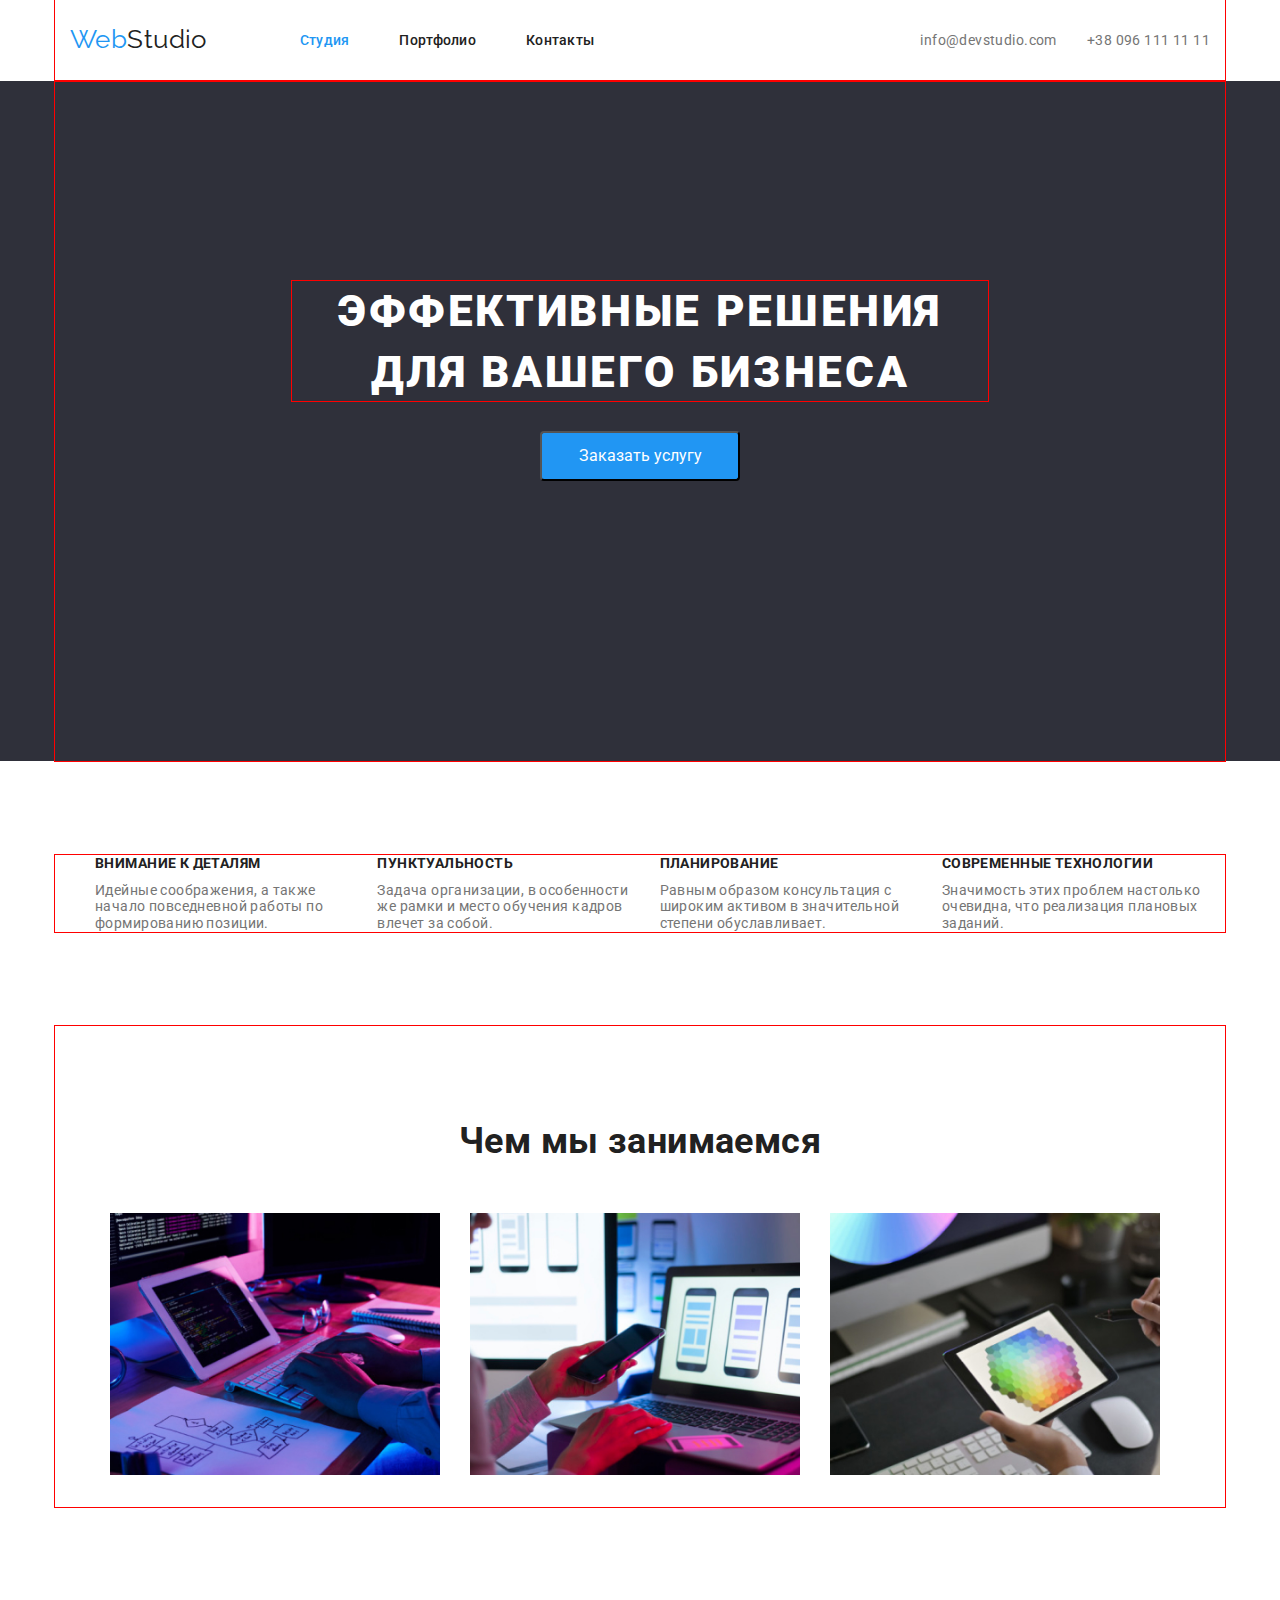
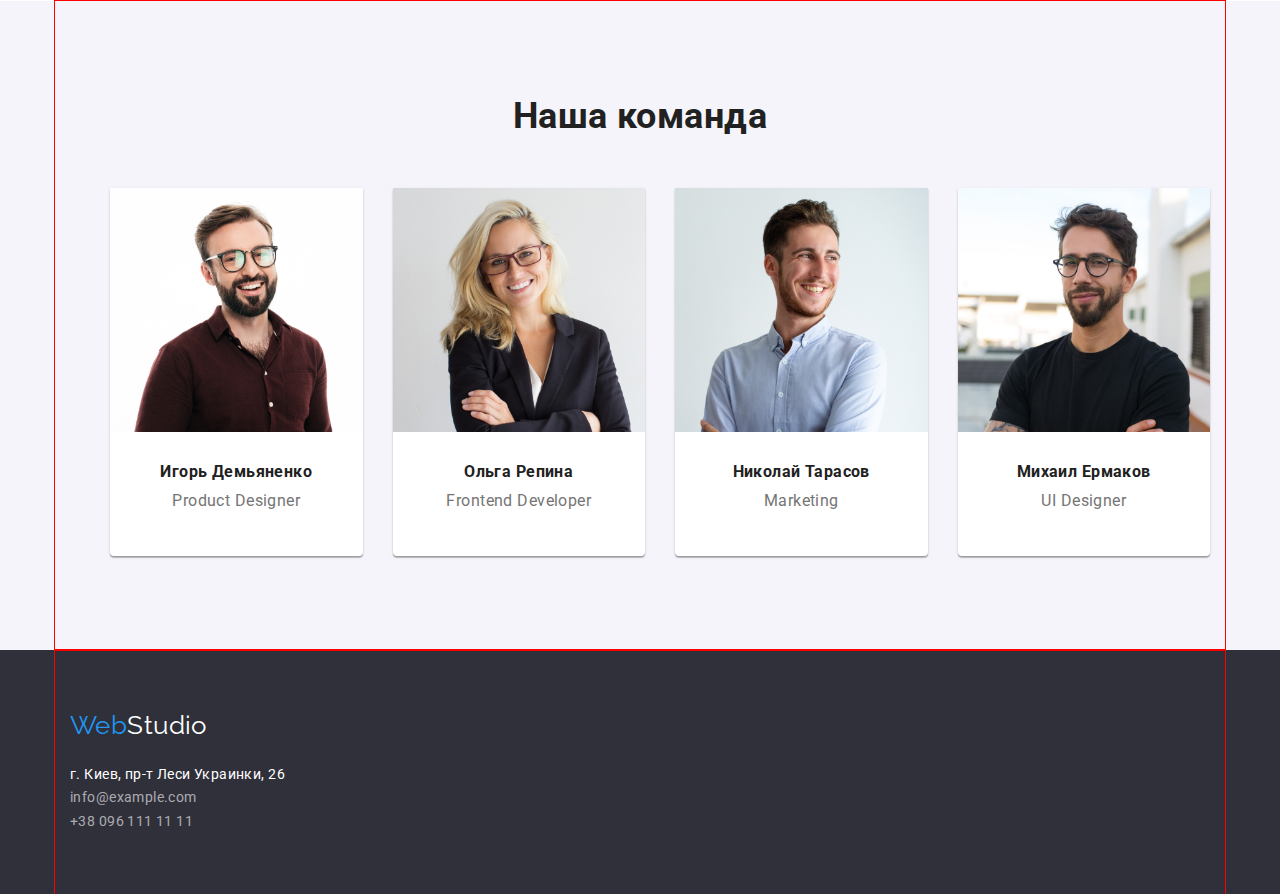
==== index.html @ 884c1328 "summary" ====
<!DOCTYPE html>
<html lang="ru">
  <head>
    <meta charset="UTF-8"/>
    <meta http-equiv="X-UA-Compatible" content="IE=edge"/>
    <meta name="viewport" content="width=device-width, initial-scale=1.0"/>
    <title>WebStudio</title>
    <link rel="preconnect" href="https://fonts.googleapis.com">
<link rel="preconnect" href="https://fonts.gstatic.com" crossorigin>
<link href="https://fonts.googleapis.com/css2?family=Raleway:wght@700&family=Roboto:wght@400;500;700;900&display=swap" rel="stylesheet">
<link rel="stylesheet" href="https://cdnjs.cloudflare.com/ajax/libs/modern-normalize/1.0.0/modern-normalize.min.css" />
<link rel="stylesheet" href="./css/styles.css"/>
  </head>
  <body>
    <!--Шапка сайта -->
    <header class="header-list">
      <div class="container header-container">
         <a class="header-logo link"href="./index.html" ">Web<span class="part-logo-black">Studio</span></a>
        <nav>
         <ul class="site-nav list">
          <li class="site-nav-item"><a class="header-link link current" href="./index.html">Студия</a></li>
          <li class="site-nav-item"><a class="header-link link" href="./portfolio.html">Портфолио</a></li>
          <li class="site-nav-item"><a class="header-link link" href="Контакты">Контакты</a></li>
        </ul>     
      </nav>
      <ul class="cont list">
        <li class="cont-nav-item"><a class="header-cont link"href="info@devstudio.com">info@devstudio.com</a></li>
        <li class="cont-nav-item="><a class="header-cont link"href="+380961111111">+38 096 111 11 11</a></li>
      </ul>
      </div>
    </header>
    <!--Основной контент-->
    <main>
      <section class="decision">
        <div class="container decision-container">
        <h1 class="container decision-bg">Эффективные решения для вашего бизнеса</h1>
        <button class="button-dec"type="submit">Заказать услугу</button>
        
      </section>
      <!--Особенности компании-->
      <section class="section">
          <div class="container features-container">
        <h2 hidden>Особенности компании</h2>
        <ul>
          <div class="features-grup">
          <li>
            <h3 class="section-title features-title" >Внимание к деталям</h3>
            <p class="text grup-text">Идейные соображения, а также начало повседневной работы по
              формированию позиции.</p>
          </li>
          <li>
            <h3 class="section-title features">Пунктуальность</h3>
            <p class="text grup-text">Задача организации, в особенности же рамки и место обучения кадров
              влечет за собой.</p></li>
          <li>
            <h3 class="section-title features">Планирование</h3>
            <p class="text grup-text">Равным образом консультация с широким активом в значительной
              степени обуславливает.</p></li>
          <li>
            <h3 class="section-title features">Современные технологии</h3>
            <p class="text grup-text">Значимость этих проблем настолько очевидна, что реализация
              плановых заданий.</p>
          </li>
          </div>
        </ul>
          </div>
      </section>
      <!--Product-->
      <section class="product">
          <div class="container product-container">
        <h2 class="product-second ">Чем мы занимаемся</h2>
        <ul class="product-list">
          <li class="about-item">
            <img class="about-img" src="./image/img(5).jpg" alt="Mac." width="370" />
          </li>
          <li class="about-item">
            <img class="about-img" src="./image/img.jpg" alt="Phone." width="370" />
          </li>
          <li class="about-item">
            <img class="about-img" src="./image/img(1).jpg" alt="tablet." width="370" />
          </li>
        </ul>
        </div>
      </section>
      <!--Comands-->
      <section class="comands">
          <div class="container comands-container">
        <h2 class="comands-second">Наша команда</h2>
        <ul class="comands-list">
          <li class="comands-about-item">
            <img src="./image/img(4).jpg" alt="Игорь Демьяненко"width="270"height="260"/>
            <h3 class="comands-title">Игорь Демьяненко</h3>
            <p class="text-com">Product Designer</p>
          </li>
          <li class="comands-about-item">
            <img src="./image/img(2).jpg" alt="Ольга Репина" width="270"height="260"/>
            <h3 class="comands-title">Ольга Репина</h3>
            <p class="text-com">Frontend Developer</p>
          </li>
          <li class="comands-about-item">
            <img src="./image/img(7).jpg" alt="Николай Тарасов" width="270" height="260"/>
            <h3 class="comands-title">Николай Тарасов</h3>
            <p class="text-com">Marketing</p>
          </li>
          <li class="comands-about-item">
            <img src="./image/ME.jpg" alt="Михаил Ермаков" width="270"height="260"/>
            <h3 class="comands-title">Михаил Ермаков</h3>
            <p class="text-com">UI Designer</p>
          </li>
        </ul>
          </div>
      </section>
    </main>
     <footer class="contact">
      <div class="container footer-container">
      <a class="logo-footer  link" href="./index.html">Web<span class="part-logo-white">Studio</span></a>
      </a>
      <address>
        <ul class="list footer-list">
          <li><a class="adress link" href="https://goo.gl/maps/JqqvD1ew88XBRk4v7" target="_blank">г. Киев, пр-т Леси Украинки, 26</a></li>
          <li><a class="contact link" href="#">info@example.com</a></li>
          <li><a class="contact link" href="#">+38 096 111 11 11</a></li>
        </ul>
      </div>
      </address>
    </footer>
  </body>
</html>
---- css/styles.css ----
:root {
  --primary-text-color: #2f303a;
  --title-text-color: #212121;
  --accent-color: #2196f3;
  --background-position:#ffffff ;
  --transparent-text:#757575;
  --baground-comands:#F5F4FA;
}




body {
  background-color: var(--background-position);
  color: var(--title-text-color);
  font-family: "Roboto", sans-serif;
  font-size: 14px;
  letter-spacing: 0.03em; 
}

.container{
  width: 1170px;
  padding-left: 15px;
  padding-right: 15px;
  margin-left: auto;
  margin-right: auto;
  outline: 1px solid red;
  
}

h1,
h2,
h3,
h4,
p,
ul {
  margin-bottom: 0;
  margin-top: 0;
}

img {
  display: block;
  max-width: 100%;
  height: auto;
  flex: 0 0 auto;
}
li {
  list-style-type: none;
}

.link,
.list {
  list-style: none;
  text-decoration: none;
}
.list {
   padding: 0;

}

/* header-list */

.header-list { 
    background-color: #fff;
    
}
.header-container {
  display: flex;
  align-items: center;
}


.header-logo { 
    display: block;
    padding-top: 24px;
    padding-bottom: 25px;
    font-family: Raleway;
    font-style: 700;
    font-size: 26px;
    line-height: 1.2;
    color: var(--accent-color);
    margin-right: 93px;

}

.logo-footer {
  font-family: Raleway;
  font-style: 700;
  font-size: 26px;
  line-height: 1.2;
  color: var(--accent-color);
  
}
.part-logo-white {
  color:var(--background-position);
}
.part-logo-black {
  color:var(--title-text-color);
}
/* Шапка */

.site-nav {
  display: flex;
  align-items: center;
  flex-direction: row;

}
/* .site-nav-item:not(:last-child) {
  margin-top: 25px;
} */
.site-nav .current {
  color: var(--accent-color)
 
}

.header-link {
  display: block;
  padding-top: 32px;
  padding-bottom: 32px;  
  margin-right: 50px;
}


.site-nav .link {
  font-family: Roboto;
  font-weight: 500;
  color: var(--title-text-color);
  font-size: 14px;
  line-height: 1.1;
  letter-spacing: 0.02em;
}
.site-nav .link:hover,
.site-nav .link:focus {
  color: var(--accent-color);
}
.site-nav .current {
  color: var(--accent-color);
}

.cont {
  display: flex;
  margin-left: auto;
  display: flex;
  align-items: center;
  flex-direction: row;

}
.header-cont{
    display: block;
    padding-top: 32px;
    padding-bottom: 32px;
    margin-left: 30px;
   
}


.cont .link {
  font-family: Roboto;
  color: var(--transparent-text);
  font-style: 500;
  font-size: 14px;
  line-height: 1.2;
}

.cont .link:hover,
.cont .link:focus {
  color: var(--accent-color);
}

             /* Main */
.decision {
  background: var(--primary-text-color);
  text-align: center;
 
}

.decision-container{
  display: block; 
  padding-top: 200px;
  padding-bottom: 280px;

}

.container .decision-bg{
 width: 696px;
 height: 120px;
}

.decision-bg {
  word-wrap:normal;
  color: var(--background-position);
  font-family: Roboto;
  font-size: 44px;
  line-height: 1.4;
  font-weight: 900;
  letter-spacing: 0.06em;
  text-transform: uppercase;
 
}

                 /* Button */
.button-dec {
  font-family: Roboto;
  margin-top: 30px;
  color: var(--background-position);
  font-size: 16px;
  line-height: 1.9;
  cursor: pointer;
  background: var(--accent-color);
  border-radius: 4px;
  min-width: 200px;
  height: 50px;
}


.features-grup {
  columns: 4;
  
}

.text {
  color: var(--transparent-text);
  font-style: normal;
  font-family: Roboto;
  font-size: 14px;
  line-height: 1.2;

}

.features-container { 
  display:flex;
  margin-top: 94px;
  margin-bottom: 94px;
  padding-left:0 ;
  padding: auto;
}
.grup-text{
  display: block;
  padding-top: 10px;
  
}
.section-title {
  color: var(--title-text-color);
  font-family: Roboto;
  font-weight: 700;
  font-size: 14px;
  line-height: 1.2;
  text-transform: uppercase;
}


/* Product */

.product-container{
  display: block;

}
.product-second {
  text-align: center;
 
}

.about-item:not(:last-child){
  margin-right: 30px; 
}
.about-img{
  margin-top: 0px;
  margin-bottom: 0;

}


.product-list{
  display: flex;
  margin-top: 50px;
  margin-bottom: 94px;
  padding-right: 50px;
  min-width: 370px;
  min-height: 294px;
}
.product-second,
.comands-second {
  color: var(--title-text-color);
  font-family: Roboto;
  font-style: 700;
  font-size: 36px;
  line-height: 1.2;
  text-align: center;
  padding-top: 94px;
}
 
/* Comands */

.comands{
  background-color:var(--baground-comands);
}

.comands-title {
  display: block;
  padding-bottom: 10px;
  font-family: Roboto;
  font-size: 16px;
  line-height: 1.2;
  text-align: center;
  margin-top: 30px;

}

.comands-list{
    display: flex;
    margin-top: 50px; 
    padding-bottom: 94px;  
}

.comands-about-item{
  width: 270px;
  height: 368px; 
  padding-bottom: 108px;
  margin-left: 0;
  background:var(--background-position);
  box-shadow: 0px 1px 3px rgba(0, 0, 0, 0.12), 0px 1px 1px rgba(0, 0, 0, 0.14), 0px 2px 1px rgba(0, 0, 0, 0.2);
  border-radius: 0px 0px 4px 4px;
}

.comands-about-item:not(:last-child){
margin-right: 30px;
}

.text-com {
  color: var(--transparent-text);
  font-family: Roboto;
  font-size: 16px;
  line-height: 1.2;
  text-align: center;
 padding-bottom: 30px;
}
/* Footer */
.contact {
  background-color: var(--primary-text-color);
}
.adress {
  color: var(--background-position);
  font-family: Roboto;
  font-style: 500;
  font-size: 14px;
  line-height: 1.77;
  font-style: normal;
  letter-spacing: 0.03em;
}

.adress .link:hover,
.adress .link:focus {
  color: var(--accent-color);
}
.contact.link {
  color: rgba(255, 255, 255, 0.6);
  font-family: Roboto;
  font-style: 500;
  font-size: 14px;
  font-style: normal;
  line-height: 1.7;
}
.contact .link:hover,
.contact .link:focus {
  color: var(--accent-color);
  
}

.footer-container{
  display: block;
  padding-top: 60px;
}
.footer-list{
  margin-top: 20px;
  padding-bottom: 60px;
}
/* Portfolio */

.portfolio-text {
  font-family: Roboto;
  font-weight: 700;
  font-size: 18px;
  line-height: 2;
  color: var(--title-text-color)
}

.portfolio-work {
  color: var(--transparent-text);
  font-family: Roboto;
  font-size: 16px;
  line-height: 1.9;
}
.button-primary {
  font-family: Roboto;
  color: var(--title-text-color);
  font-weight: 500;
  font-style: 400;
  font-size: 16px;
  line-height: 1.6;
  cursor: pointer;
  border-radius: 4px;
  text-align: center;
  letter-spacing: 0.03em
 
}

.button-primary:hover,
.button-primary:focus {
  background: var(--accent-color);
  color: var(--background-position);
}

.title-portfolio{
  display: flex;
  flex-wrap:wrap;
  padding: 0;
 list-style: none;
  
}
.title-item {
  margin: 50px; 
  border: 1px solid #EEEEEE;
 
}
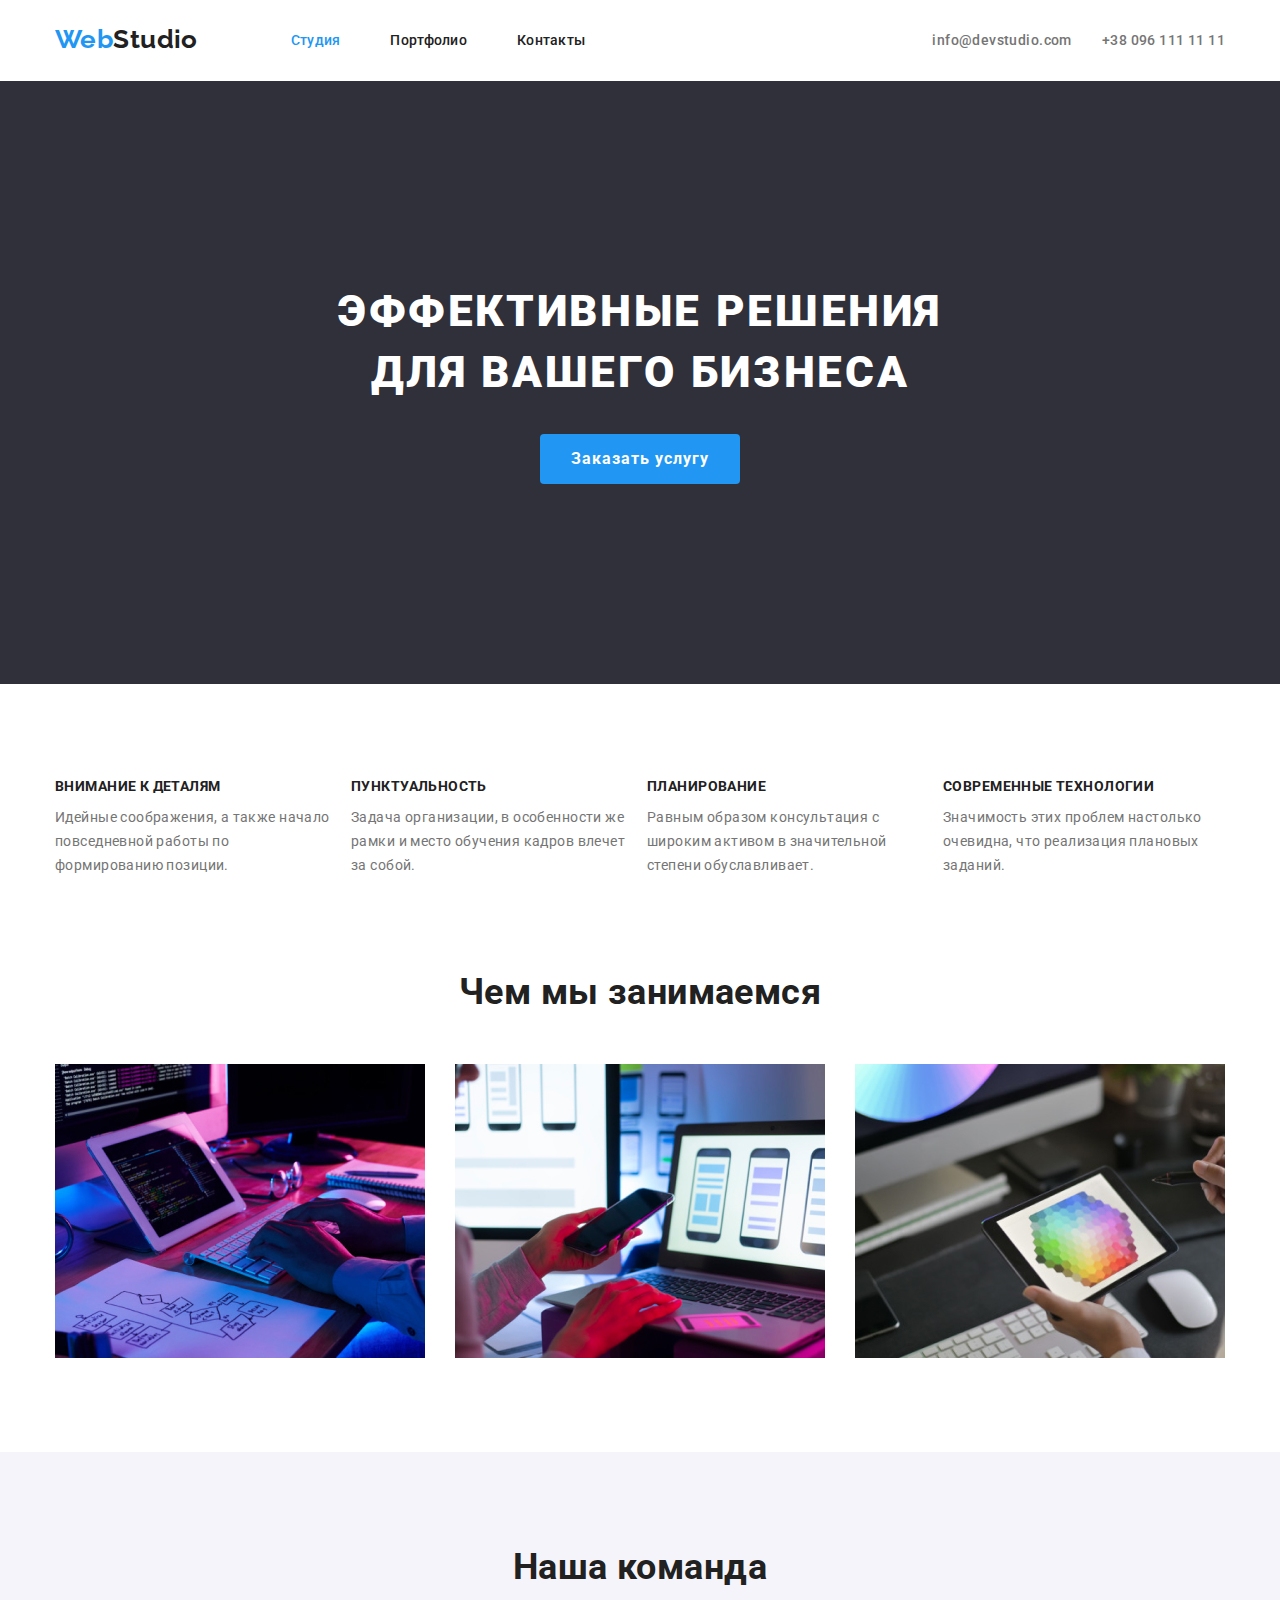
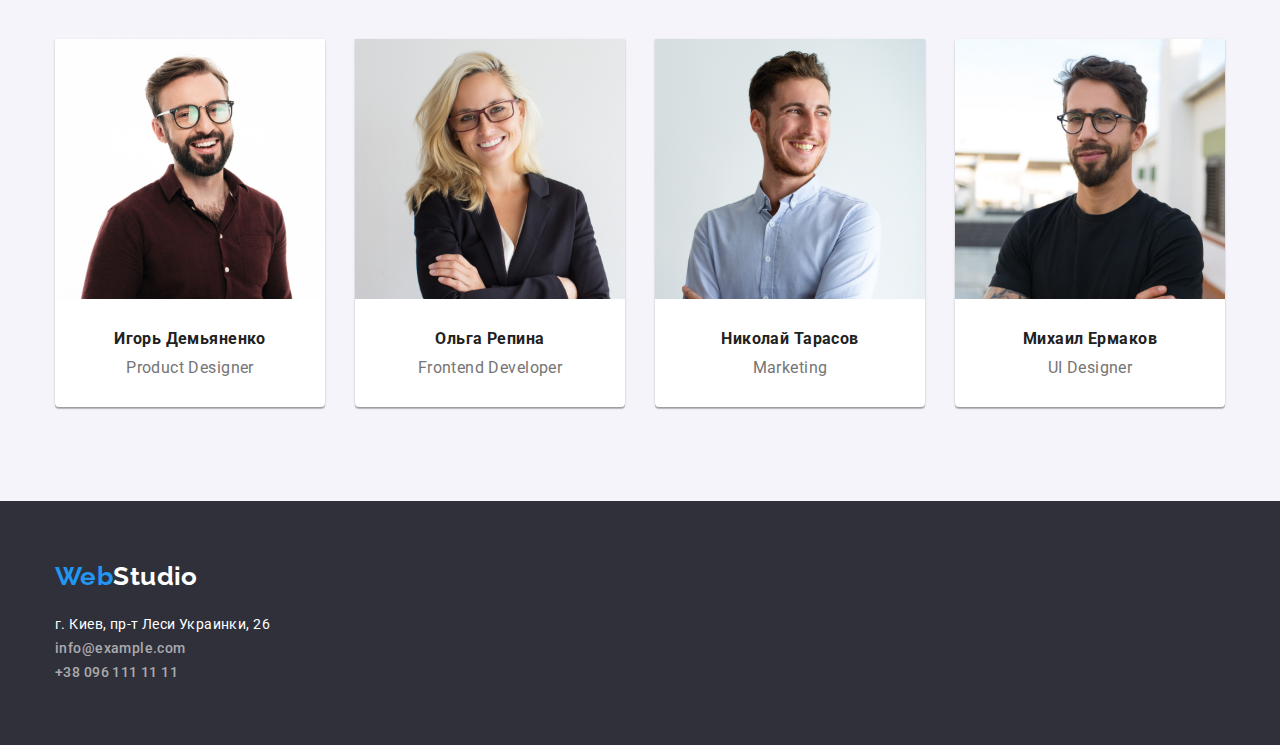
==== commit 35ae768f: "completion" ====
--- a/index.html
+++ b/index.html
@@ -39,10 +39,8 @@
       </section>
       <!--Особенности компании-->
       <section class="section">
-          <div class="container features-container">
         <h2 hidden>Особенности компании</h2>
-        <ul>
-          <div class="features-grup">
+        <ul class="container features-grup">
           <li>
             <h3 class="section-title features-title" >Внимание к деталям</h3>
             <p class="text grup-text">Идейные соображения, а также начало повседневной работы по
@@ -61,15 +59,13 @@
             <p class="text grup-text">Значимость этих проблем настолько очевидна, что реализация
               плановых заданий.</p>
           </li>
-          </div>
         </ul>
-          </div>
+         
       </section>
       <!--Product-->
-      <section class="product">
-          <div class="container product-container">
+      <section class="section  product">
         <h2 class="product-second ">Чем мы занимаемся</h2>
-        <ul class="product-list">
+        <ul class="container product-list">
           <li class="about-item">
             <img class="about-img" src="./image/img(5).jpg" alt="Mac." width="370" />
           </li>
@@ -80,13 +76,11 @@
             <img class="about-img" src="./image/img(1).jpg" alt="tablet." width="370" />
           </li>
         </ul>
-        </div>
       </section>
       <!--Comands-->
-      <section class="comands">
-          <div class="container comands-container">
+      <section class="section comands">  
         <h2 class="comands-second">Наша команда</h2>
-        <ul class="comands-list">
+        <ul class=" container comands-list">
           <li class="comands-about-item">
             <img src="./image/img(4).jpg" alt="Игорь Демьяненко"width="270"height="260"/>
             <h3 class="comands-title">Игорь Демьяненко</h3>
@@ -108,18 +102,18 @@
             <p class="text-com">UI Designer</p>
           </li>
         </ul>
-          </div>
+   
       </section>
     </main>
      <footer class="contact">
       <div class="container footer-container">
-      <a class="logo-footer  link" href="./index.html">Web<span class="part-logo-white">Studio</span></a>
+      <a class="logo-footer link" href="./index.html">Web<span class="part-logo-white">Studio</span></a>
       </a>
       <address>
-        <ul class="list footer-list">
+        <ul class="footer-list list">
           <li><a class="adress link" href="https://goo.gl/maps/JqqvD1ew88XBRk4v7" target="_blank">г. Киев, пр-т Леси Украинки, 26</a></li>
-          <li><a class="contact link" href="#">info@example.com</a></li>
-          <li><a class="contact link" href="#">+38 096 111 11 11</a></li>
+          <li><a class="contact-link link" href="#">info@example.com</a></li>
+          <li><a class="contact-link link" href="#">+38 096 111 11 11</a></li>
         </ul>
       </div>
       </address>
--- a/css/styles.css
+++ b/css/styles.css
@@ -5,9 +5,12 @@
   --background-position:#ffffff ;
   --transparent-text:#757575;
   --baground-comands:#F5F4FA;
-}
-
-
+
+
+
+  --items: 3;
+  --indent: 30px;
+}
 
 
 body {
@@ -19,12 +22,11 @@
 }
 
 .container{
-  width: 1170px;
+  width: 1200px;
   padding-left: 15px;
   padding-right: 15px;
   margin-left: auto;
   margin-right: auto;
-  outline: 1px solid red;
   
 }
 
@@ -36,14 +38,35 @@
 ul {
   margin-bottom: 0;
   margin-top: 0;
+  padding: 0;
 }
 
 img {
   display: block;
   max-width: 100%;
   height: auto;
-  flex: 0 0 auto;
-}
+}
+
+/*сітка flex-box */
+.card-set{
+  display:flex;
+  flex-wrap:wrap;
+  padding-top: 50px;
+  margin: calc(-1 * var(--indent) / 2); 
+  
+}
+
+.card-set-item{ 
+margin: calc(var(--indent) / 2); 
+flex-basis:calc((100% - var(--indent) *  var(--items)) / var(--items)) ;
+}
+
+.section{
+  padding-top:94px;
+  padding-bottom:94px;
+  
+}
+
 li {
   list-style-type: none;
 }
@@ -75,7 +98,7 @@
     padding-top: 24px;
     padding-bottom: 25px;
     font-family: Raleway;
-    font-style: 700;
+    font-weight: 700;
     font-size: 26px;
     line-height: 1.2;
     color: var(--accent-color);
@@ -85,7 +108,7 @@
 
 .logo-footer {
   font-family: Raleway;
-  font-style: 700;
+  font-weight: 700;
   font-size: 26px;
   line-height: 1.2;
   color: var(--accent-color);
@@ -157,7 +180,7 @@
 .cont .link {
   font-family: Roboto;
   color: var(--transparent-text);
-  font-style: 500;
+  font-weight: 500;
   font-size: 14px;
   line-height: 1.2;
 }
@@ -171,19 +194,20 @@
 .decision {
   background: var(--primary-text-color);
   text-align: center;
+  padding-top: 200px;
+  padding-bottom: 200px;
+
  
 }
 
 .decision-container{
   display: block; 
-  padding-top: 200px;
-  padding-bottom: 280px;
-
+  
 }
 
 .container .decision-bg{
  width: 696px;
- height: 120px;
+
 }
 
 .decision-bg {
@@ -203,6 +227,7 @@
   font-family: Roboto;
   margin-top: 30px;
   color: var(--background-position);
+  font-weight: 700;
   font-size: 16px;
   line-height: 1.9;
   cursor: pointer;
@@ -210,6 +235,8 @@
   border-radius: 4px;
   min-width: 200px;
   height: 50px;
+  letter-spacing:0.06em ;
+  border: none;
 }
 
 
@@ -227,16 +254,11 @@
 
 }
 
-.features-container { 
-  display:flex;
-  margin-top: 94px;
-  margin-bottom: 94px;
-  padding-left:0 ;
-  padding: auto;
-}
+
 .grup-text{
   display: block;
-  padding-top: 10px;
+  margin-top: 10px;
+  line-height: 24px;
   
 }
 .section-title {
@@ -253,6 +275,7 @@
 
 .product-container{
   display: block;
+  margin-bottom: 94px;
 
 }
 .product-second {
@@ -273,20 +296,21 @@
 .product-list{
   display: flex;
   margin-top: 50px;
-  margin-bottom: 94px;
-  padding-right: 50px;
-  min-width: 370px;
-  min-height: 294px;
-}
+  
+}
+.product{
+  padding-top: 0;
+}
+  
 .product-second,
 .comands-second {
   color: var(--title-text-color);
   font-family: Roboto;
-  font-style: 700;
+  font-weight: 700;
   font-size: 36px;
   line-height: 1.2;
   text-align: center;
-  padding-top: 94px;
+  
 }
  
 /* Comands */
@@ -297,7 +321,7 @@
 
 .comands-title {
   display: block;
-  padding-bottom: 10px;
+  margin-bottom: 10px;
   font-family: Roboto;
   font-size: 16px;
   line-height: 1.2;
@@ -309,13 +333,12 @@
 .comands-list{
     display: flex;
     margin-top: 50px; 
-    padding-bottom: 94px;  
+   
 }
 
 .comands-about-item{
   width: 270px;
   height: 368px; 
-  padding-bottom: 108px;
   margin-left: 0;
   background:var(--background-position);
   box-shadow: 0px 1px 3px rgba(0, 0, 0, 0.12), 0px 1px 1px rgba(0, 0, 0, 0.14), 0px 2px 1px rgba(0, 0, 0, 0.2);
@@ -332,12 +355,15 @@
   font-size: 16px;
   line-height: 1.2;
   text-align: center;
- padding-bottom: 30px;
+  padding-bottom: 30px;
 }
 /* Footer */
 .contact {
   background-color: var(--primary-text-color);
-}
+  padding-top: 60px;
+  padding-bottom: 60px;
+}
+
 .adress {
   color: var(--background-position);
   font-family: Roboto;
@@ -346,19 +372,24 @@
   line-height: 1.77;
   font-style: normal;
   letter-spacing: 0.03em;
+  padding-bottom: 9px;
 }
 
 .adress .link:hover,
 .adress .link:focus {
   color: var(--accent-color);
 }
-.contact.link {
+
+
+.contact-link {
   color: rgba(255, 255, 255, 0.6);
   font-family: Roboto;
-  font-style: 500;
+  font-weight: 500;
   font-size: 14px;
   font-style: normal;
   line-height: 1.7;
+  padding-bottom: 9px;
+ 
 }
 .contact .link:hover,
 .contact .link:focus {
@@ -368,20 +399,29 @@
 
 .footer-container{
   display: block;
-  padding-top: 60px;
 }
 .footer-list{
   margin-top: 20px;
-  padding-bottom: 60px;
+ 
+ 
+
 }
 /* Portfolio */
 
+
+.portfolio-container { 
+  margin-top: 94px;
+  margin-bottom: 94px;
+}
 .portfolio-text {
+  color: var(--title-text-color)
   font-family: Roboto;
   font-weight: 700;
   font-size: 18px;
   line-height: 2;
-  color: var(--title-text-color)
+  letter-spacing: 0.03em;
+  padding-top:20px;
+  padding-left:24px
 }
 
 .portfolio-work {
@@ -389,18 +429,27 @@
   font-family: Roboto;
   font-size: 16px;
   line-height: 1.9;
+  letter-spacing: 0.03em;
+  padding-top:4px;
+  padding-bottom:20px;
+  padding-left:24px
+
 }
 .button-primary {
   font-family: Roboto;
   color: var(--title-text-color);
+  background: var(--baground-comands);
   font-weight: 500;
-  font-style: 400;
   font-size: 16px;
   line-height: 1.6;
   cursor: pointer;
+  text-align: center;
+  letter-spacing: 0.03em;
+  margin-right: 8px;
   border-radius: 4px;
-  text-align: center;
-  letter-spacing: 0.03em
+  border: none;
+  width: 145px;
+  height: 38px;
  
 }
 
@@ -409,18 +458,18 @@
   background: var(--accent-color);
   color: var(--background-position);
 }
+.button-container { 
+  display: flex;
+  justify-content:center;
+
+ 
+}
 
 .title-portfolio{
-  display: flex;
-  flex-wrap:wrap;
-  padding: 0;
- list-style: none;
-  
-}
-.title-item {
-  margin: 50px; 
-  border: 1px solid #EEEEEE;
- 
-}
-
-  +  list-style: none;
+  box-sizing: border-box; 
+}
+
+.title-item{
+border: 1px solid #EEEEEE; 
+}
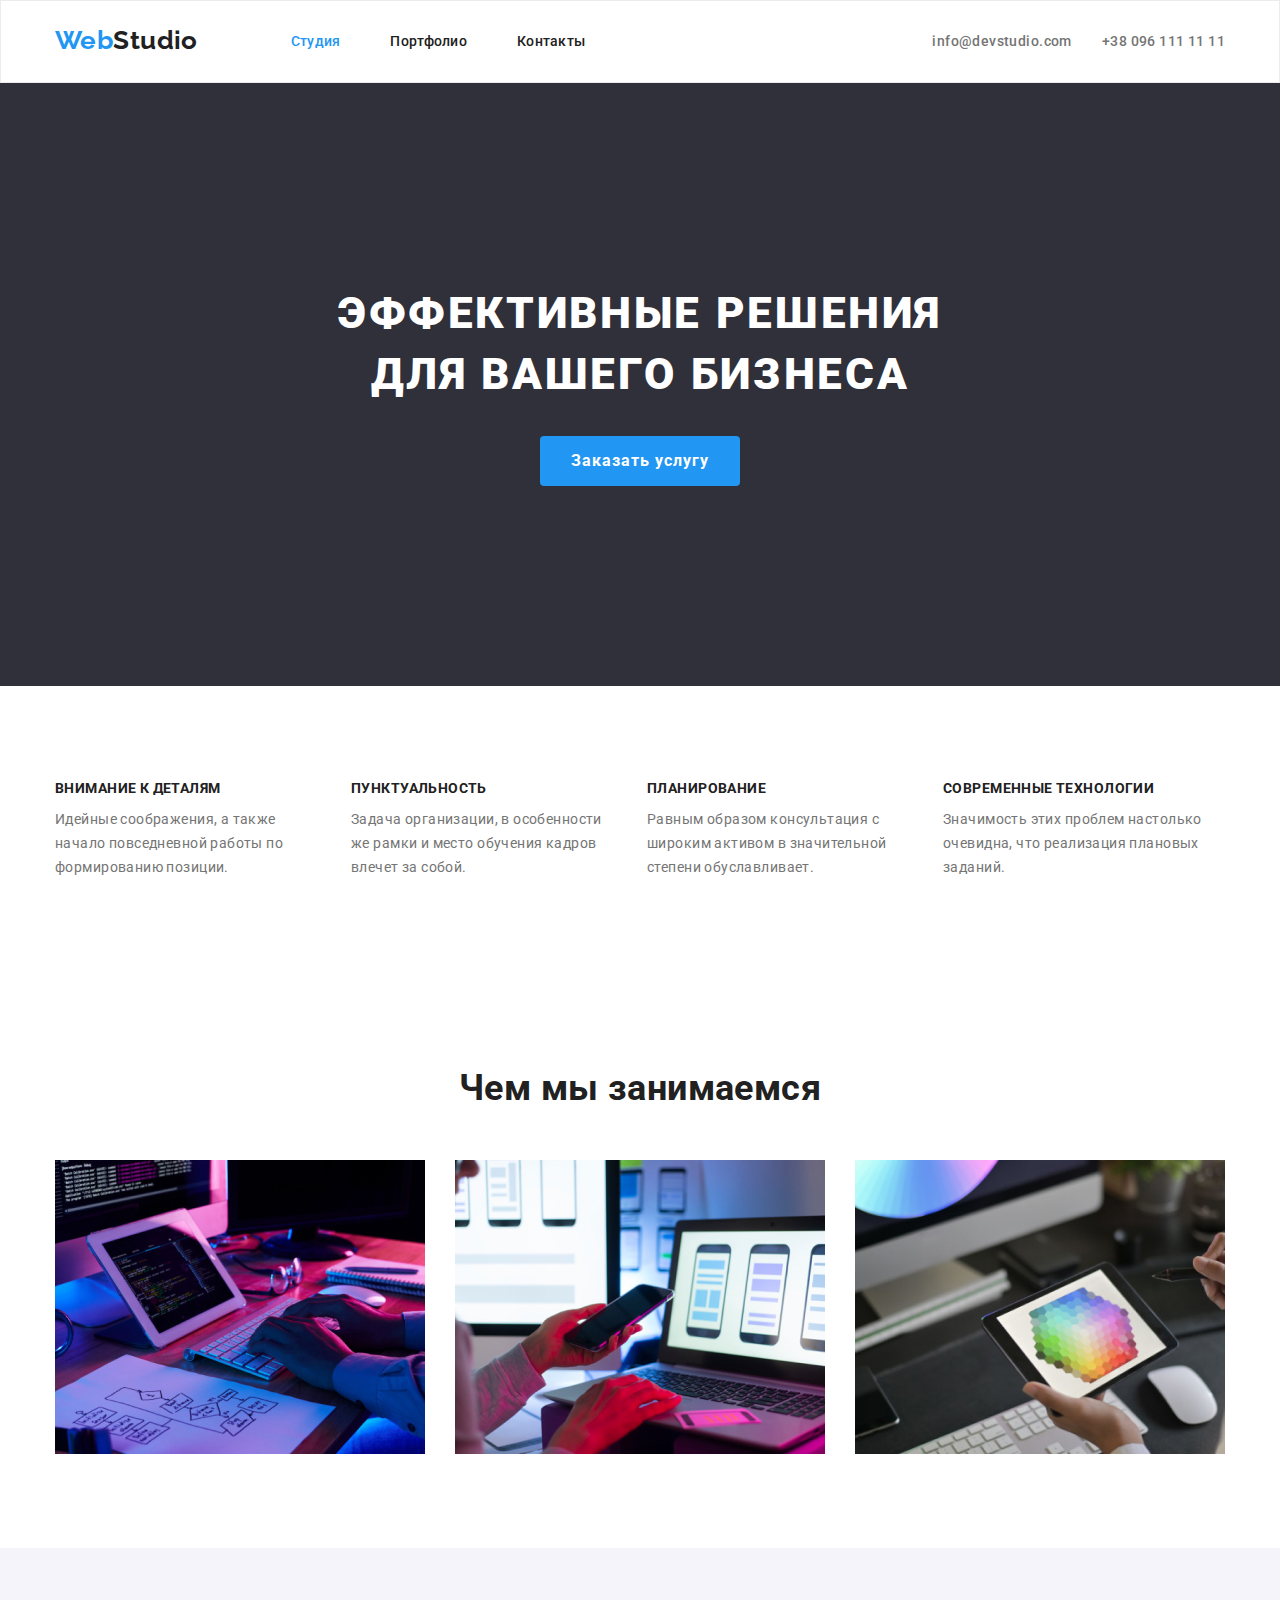
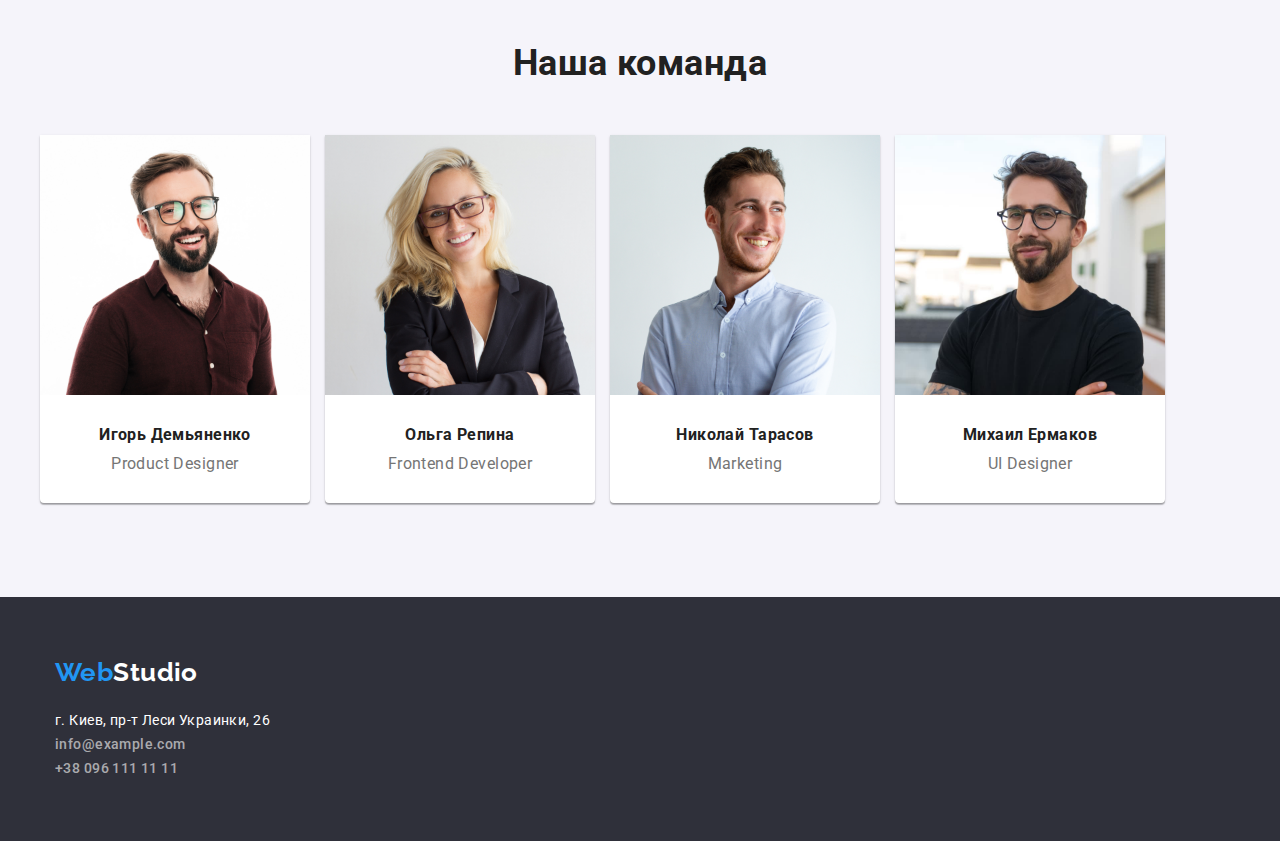
==== commit 439de264: "apdate 3.0" ====
--- a/index.html
+++ b/index.html
@@ -35,74 +35,78 @@
         <div class="container decision-container">
         <h1 class="container decision-bg">Эффективные решения для вашего бизнеса</h1>
         <button class="button-dec"type="submit">Заказать услугу</button>
-        
+        </div>
       </section>
       <!--Особенности компании-->
       <section class="section">
+        <div class="container features-grup">
         <h2 hidden>Особенности компании</h2>
-        <ul class="container features-grup">
-          <li>
+        <ul>
+          <li class="text-li">
             <h3 class="section-title features-title" >Внимание к деталям</h3>
             <p class="text grup-text">Идейные соображения, а также начало повседневной работы по
               формированию позиции.</p>
           </li>
-          <li>
+          <li class="text-li">
             <h3 class="section-title features">Пунктуальность</h3>
             <p class="text grup-text">Задача организации, в особенности же рамки и место обучения кадров
               влечет за собой.</p></li>
-          <li>
+          <li class="text-li">
             <h3 class="section-title features">Планирование</h3>
             <p class="text grup-text">Равным образом консультация с широким активом в значительной
               степени обуславливает.</p></li>
-          <li>
+          <li class="text-li">
             <h3 class="section-title features">Современные технологии</h3>
             <p class="text grup-text">Значимость этих проблем настолько очевидна, что реализация
               плановых заданий.</p>
           </li>
         </ul>
-         
+      </div>
       </section>
       <!--Product-->
-      <section class="section  product">
-        <h2 class="product-second ">Чем мы занимаемся</h2>
-        <ul class="container product-list">
-          <li class="about-item">
+      <section class="section">
+        <div class="container product-list">
+        <h2 class="product-second"> Чем мы занимаемся</h2>
+        <ul class="card-set">
+          <li class="about-item card-set-item">
             <img class="about-img" src="./image/img(5).jpg" alt="Mac." width="370" />
           </li>
-          <li class="about-item">
+          <li class="about-item card-set-item">
             <img class="about-img" src="./image/img.jpg" alt="Phone." width="370" />
           </li>
-          <li class="about-item">
+          <li class="about-item card-set-item">
             <img class="about-img" src="./image/img(1).jpg" alt="tablet." width="370" />
           </li>
         </ul>
+        </div>
       </section>
       <!--Comands-->
-      <section class="section comands">  
+      <section class="section comands"> 
+        <div class= "container comands-list ">
         <h2 class="comands-second">Наша команда</h2>
-        <ul class=" container comands-list">
-          <li class="comands-about-item">
+        <ul class="card-set">
+          <li class="comands-about-item card-set-item">
             <img src="./image/img(4).jpg" alt="Игорь Демьяненко"width="270"height="260"/>
             <h3 class="comands-title">Игорь Демьяненко</h3>
             <p class="text-com">Product Designer</p>
           </li>
-          <li class="comands-about-item">
+          <li class="comands-about-item card-set-item">
             <img src="./image/img(2).jpg" alt="Ольга Репина" width="270"height="260"/>
             <h3 class="comands-title">Ольга Репина</h3>
             <p class="text-com">Frontend Developer</p>
           </li>
-          <li class="comands-about-item">
+          <li class="comands-about-item card-set-item">
             <img src="./image/img(7).jpg" alt="Николай Тарасов" width="270" height="260"/>
             <h3 class="comands-title">Николай Тарасов</h3>
             <p class="text-com">Marketing</p>
           </li>
-          <li class="comands-about-item">
+          <li class="comands-about-item card-set-item">
             <img src="./image/ME.jpg" alt="Михаил Ермаков" width="270"height="260"/>
             <h3 class="comands-title">Михаил Ермаков</h3>
             <p class="text-com">UI Designer</p>
           </li>
         </ul>
-   
+      </div>
       </section>
     </main>
      <footer class="contact">
--- a/css/styles.css
+++ b/css/styles.css
@@ -8,7 +8,7 @@
 
 
 
-  --items: 3;
+  --items: 3 4;
   --indent: 30px;
 }
 
@@ -51,7 +51,7 @@
 .card-set{
   display:flex;
   flex-wrap:wrap;
-  padding-top: 50px;
+  /* padding-top: 50px; */
   margin: calc(-1 * var(--indent) / 2); 
   
 }
@@ -85,11 +85,13 @@
 
 .header-list { 
     background-color: #fff;
+    border: 1px solid #ECECEC;
     
 }
 .header-container {
   display: flex;
   align-items: center;
+  
 }
 
 
@@ -237,6 +239,7 @@
   height: 50px;
   letter-spacing:0.06em ;
   border: none;
+ 
 }
 
 
@@ -251,14 +254,19 @@
   font-family: Roboto;
   font-size: 14px;
   line-height: 1.2;
-
-}
-
-
+  
+  
+
+}
+
+.text-li{
+  width:270px;
+}
 .grup-text{
   display: block;
   margin-top: 10px;
-  line-height: 24px;
+  line-height: 24px
+  
   
 }
 .section-title {
@@ -272,36 +280,10 @@
 
 
 /* Product */
-
-.product-container{
-  display: block;
-  margin-bottom: 94px;
-
-}
 .product-second {
   text-align: center;
- 
-}
-
-.about-item:not(:last-child){
-  margin-right: 30px; 
-}
-.about-img{
-  margin-top: 0px;
-  margin-bottom: 0;
-
-}
-
-
-.product-list{
-  display: flex;
-  margin-top: 50px;
-  
-}
-.product{
-  padding-top: 0;
-}
-  
+}
+
 .product-second,
 .comands-second {
   color: var(--title-text-color);
@@ -310,11 +292,9 @@
   font-size: 36px;
   line-height: 1.2;
   text-align: center;
-  
-}
- 
-/* Comands */
-
+  padding-bottom: 50px;
+  
+}
 .comands{
   background-color:var(--baground-comands);
 }
@@ -328,12 +308,6 @@
   text-align: center;
   margin-top: 30px;
 
-}
-
-.comands-list{
-    display: flex;
-    margin-top: 50px; 
-   
 }
 
 .comands-about-item{
@@ -344,20 +318,17 @@
   box-shadow: 0px 1px 3px rgba(0, 0, 0, 0.12), 0px 1px 1px rgba(0, 0, 0, 0.14), 0px 2px 1px rgba(0, 0, 0, 0.2);
   border-radius: 0px 0px 4px 4px;
 }
-
-.comands-about-item:not(:last-child){
-margin-right: 30px;
-}
-
 .text-com {
   color: var(--transparent-text);
   font-family: Roboto;
   font-size: 16px;
   line-height: 1.2;
   text-align: center;
-  padding-bottom: 30px;
-}
-/* Footer */
+  margin-bottom: 30px;
+}
+
+
+            /* Footer */
 .contact {
   background-color: var(--primary-text-color);
   padding-top: 60px;
@@ -367,12 +338,11 @@
 .adress {
   color: var(--background-position);
   font-family: Roboto;
-  font-style: 500;
   font-size: 14px;
   line-height: 1.77;
   font-style: normal;
   letter-spacing: 0.03em;
-  padding-bottom: 9px;
+  margin-bottom: 9px;
 }
 
 .adress .link:hover,
@@ -387,14 +357,17 @@
   font-weight: 500;
   font-size: 14px;
   font-style: normal;
-  line-height: 1.7;
-  padding-bottom: 9px;
- 
-}
+  line-height: 1.71;
+  letter-spacing: 0.03em;
+  margin-bottom: 9px; 
+}
+.contact-link:last-child {
+  margin-bottom: 0;
+}
+
 .contact .link:hover,
 .contact .link:focus {
-  color: var(--accent-color);
-  
+  color: var(--accent-color);  
 }
 
 .footer-container{
@@ -402,43 +375,15 @@
 }
 .footer-list{
   margin-top: 20px;
- 
- 
-
-}
-/* Portfolio */
-
-
-.portfolio-container { 
-  margin-top: 94px;
-  margin-bottom: 94px;
-}
-.portfolio-text {
-  color: var(--title-text-color)
-  font-family: Roboto;
-  font-weight: 700;
-  font-size: 18px;
-  line-height: 2;
-  letter-spacing: 0.03em;
-  padding-top:20px;
-  padding-left:24px
-}
-
-.portfolio-work {
-  color: var(--transparent-text);
-  font-family: Roboto;
-  font-size: 16px;
-  line-height: 1.9;
-  letter-spacing: 0.03em;
-  padding-top:4px;
-  padding-bottom:20px;
-  padding-left:24px
-
-}
+}
+             /* Portfolio */
+
+
 .button-primary {
   font-family: Roboto;
   color: var(--title-text-color);
   background: var(--baground-comands);
+  font-style: normal;
   font-weight: 500;
   font-size: 16px;
   line-height: 1.6;
@@ -448,9 +393,8 @@
   margin-right: 8px;
   border-radius: 4px;
   border: none;
-  width: 145px;
-  height: 38px;
- 
+  display: inline-block;
+  padding: 6px 22px;
 }
 
 .button-primary:hover,
@@ -461,15 +405,27 @@
 .button-container { 
   display: flex;
   justify-content:center;
-
+  padding-bottom: 50px;
  
 }
-
-.title-portfolio{
-  list-style: none;
-  box-sizing: border-box; 
-}
-
-.title-item{
-border: 1px solid #EEEEEE; 
-}
+.portfolio-text {
+  color: var(--title-text-color);
+  font-family: Roboto;
+  font-weight: 700;
+  font-size: 18px;
+  line-height: 2;
+  letter-spacing: 0.06em;
+}
+
+.portfolio-work {
+  color: var(--transparent-text);
+  font-family:Roboto;
+  font-size: 16px;
+  line-height: 1.9;
+  letter-spacing: 0.03em;
+  margin-top:4px;
+}
+.portfolio-text-work { 
+  padding: 20px 24px;
+  border: 1px solid #EEEEEE;
+}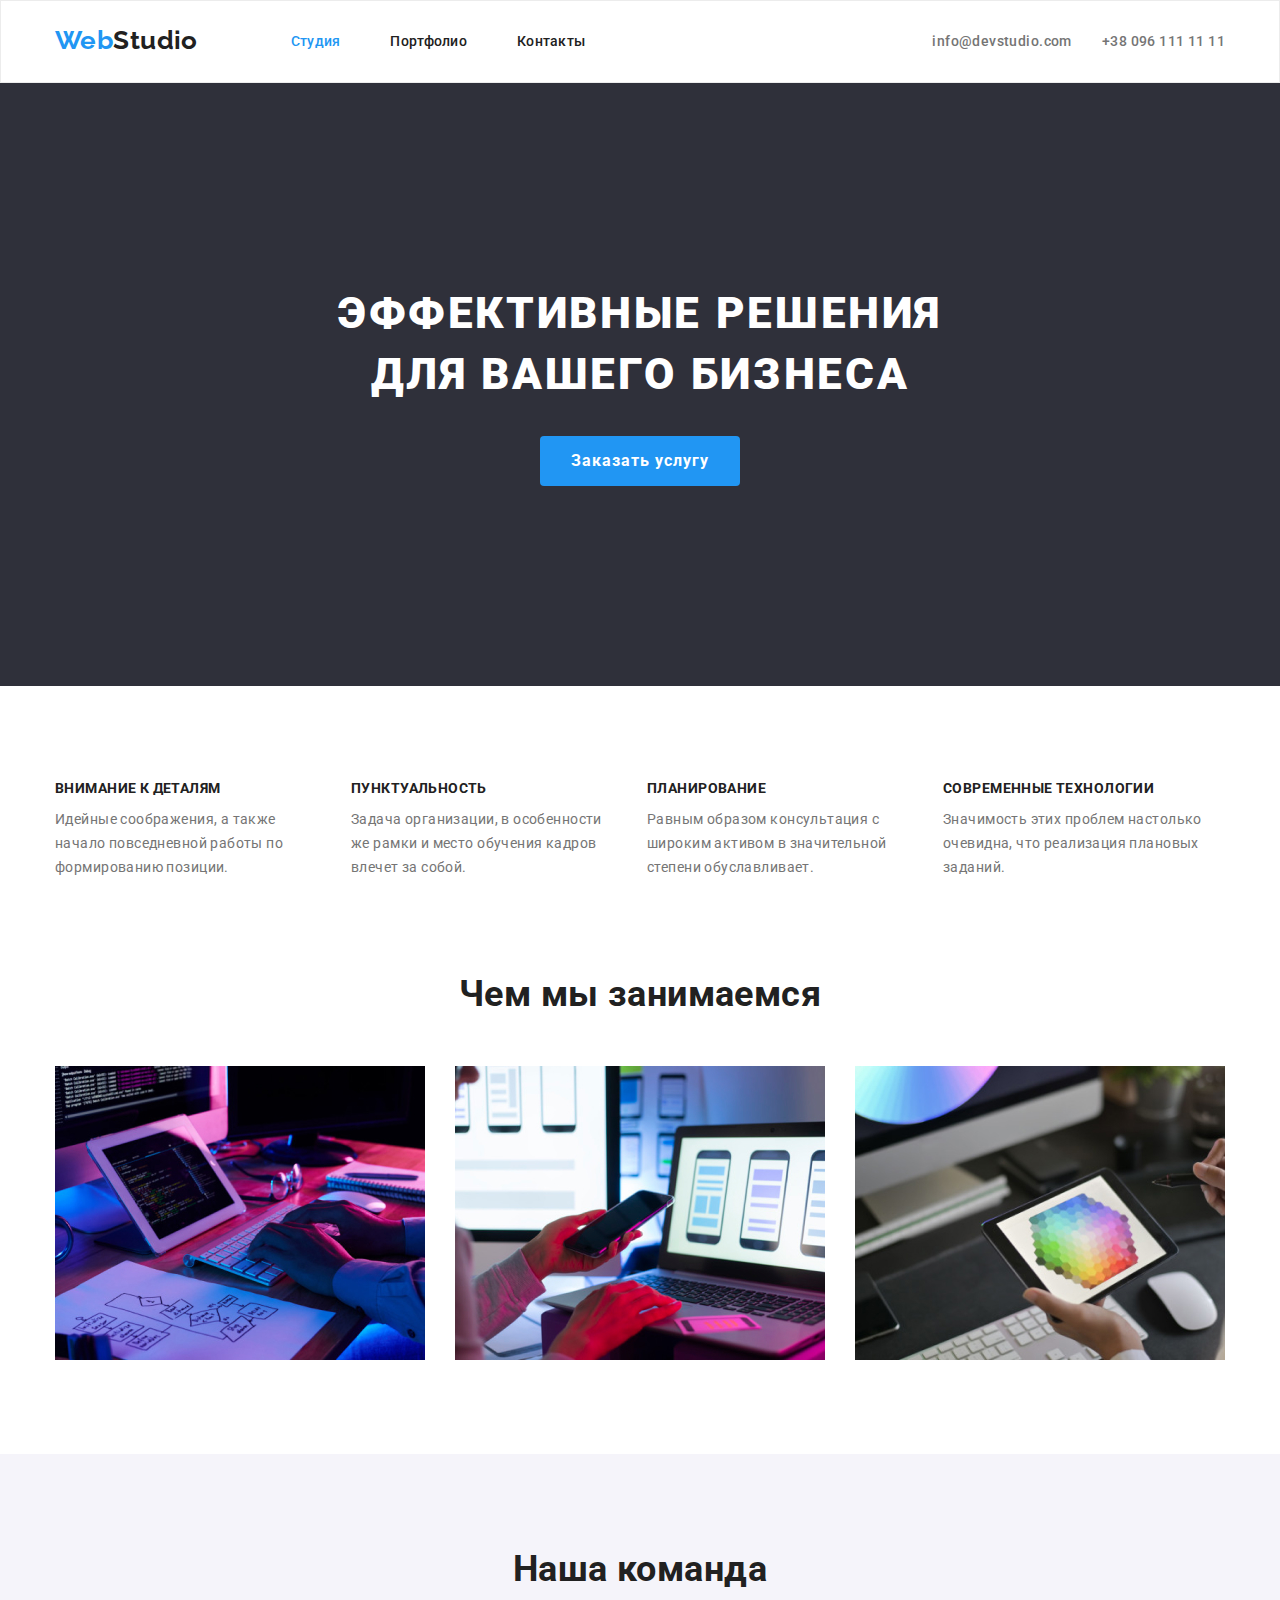
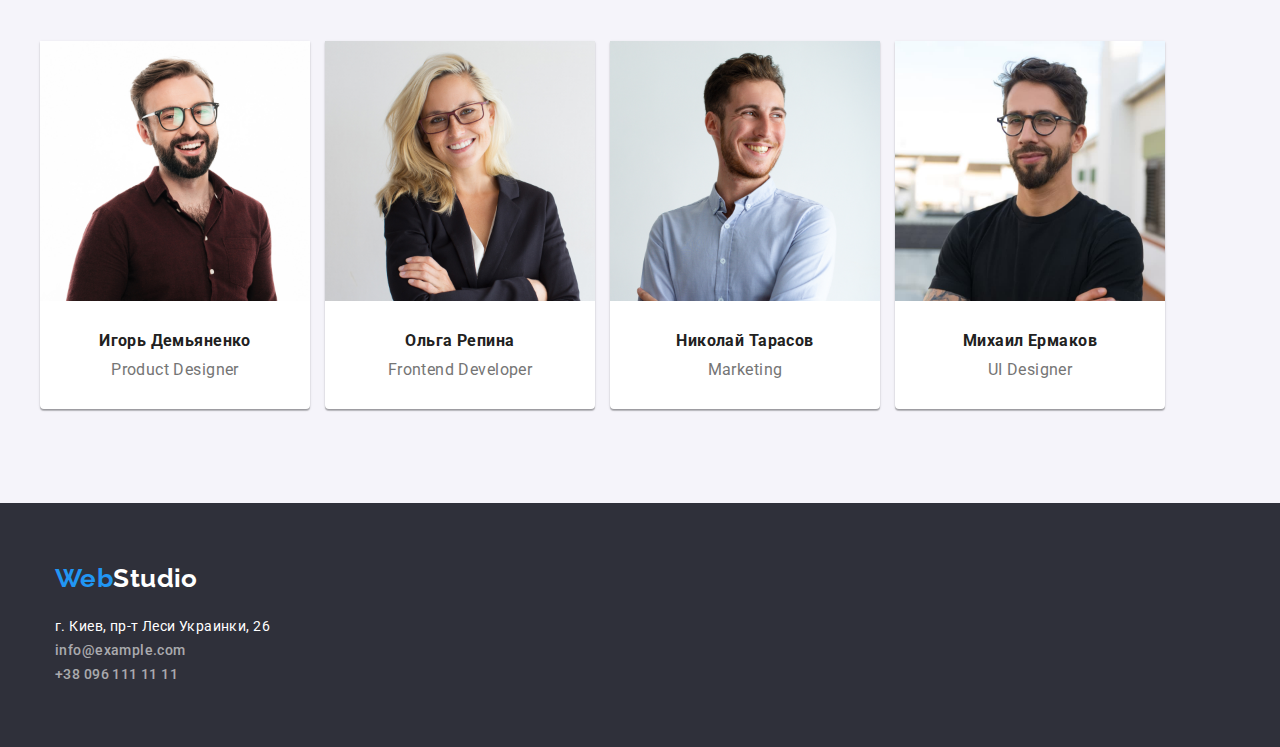
==== commit 518f3377: "summary3.0" ====
--- a/index.html
+++ b/index.html
@@ -38,7 +38,7 @@
         </div>
       </section>
       <!--Особенности компании-->
-      <section class="section">
+      <section class="section features">
         <div class="container features-grup">
         <h2 hidden>Особенности компании</h2>
         <ul>
@@ -64,7 +64,7 @@
       </div>
       </section>
       <!--Product-->
-      <section class="section">
+      <section class="section  product">
         <div class="container product-list">
         <h2 class="product-second"> Чем мы занимаемся</h2>
         <ul class="card-set">
--- a/css/styles.css
+++ b/css/styles.css
@@ -26,8 +26,7 @@
   padding-left: 15px;
   padding-right: 15px;
   margin-left: auto;
-  margin-right: auto;
-  
+  margin-right: auto; 
 }
 
 h1,
@@ -51,7 +50,6 @@
 .card-set{
   display:flex;
   flex-wrap:wrap;
-  /* padding-top: 50px; */
   margin: calc(-1 * var(--indent) / 2); 
   
 }
@@ -201,13 +199,17 @@
 
  
 }
-
-.decision-container{
-  display: block; 
-  
-}
-
-.container .decision-bg{
+.features{
+  padding-bottom:0;
+}
+
+
+.decision-container {
+  display: block;
+ 
+}
+
+.container .decision-bg {
  width: 696px;
 
 }
@@ -221,7 +223,6 @@
   font-weight: 900;
   letter-spacing: 0.06em;
   text-transform: uppercase;
- 
 }
 
                  /* Button */
@@ -239,13 +240,11 @@
   height: 50px;
   letter-spacing:0.06em ;
   border: none;
- 
 }
 
 
 .features-grup {
   columns: 4;
-  
 }
 
 .text {
@@ -254,9 +253,6 @@
   font-family: Roboto;
   font-size: 14px;
   line-height: 1.2;
-  
-  
-
 }
 
 .text-li{
@@ -265,9 +261,7 @@
 .grup-text{
   display: block;
   margin-top: 10px;
-  line-height: 24px
-  
-  
+  line-height: 24px    
 }
 .section-title {
   color: var(--title-text-color);
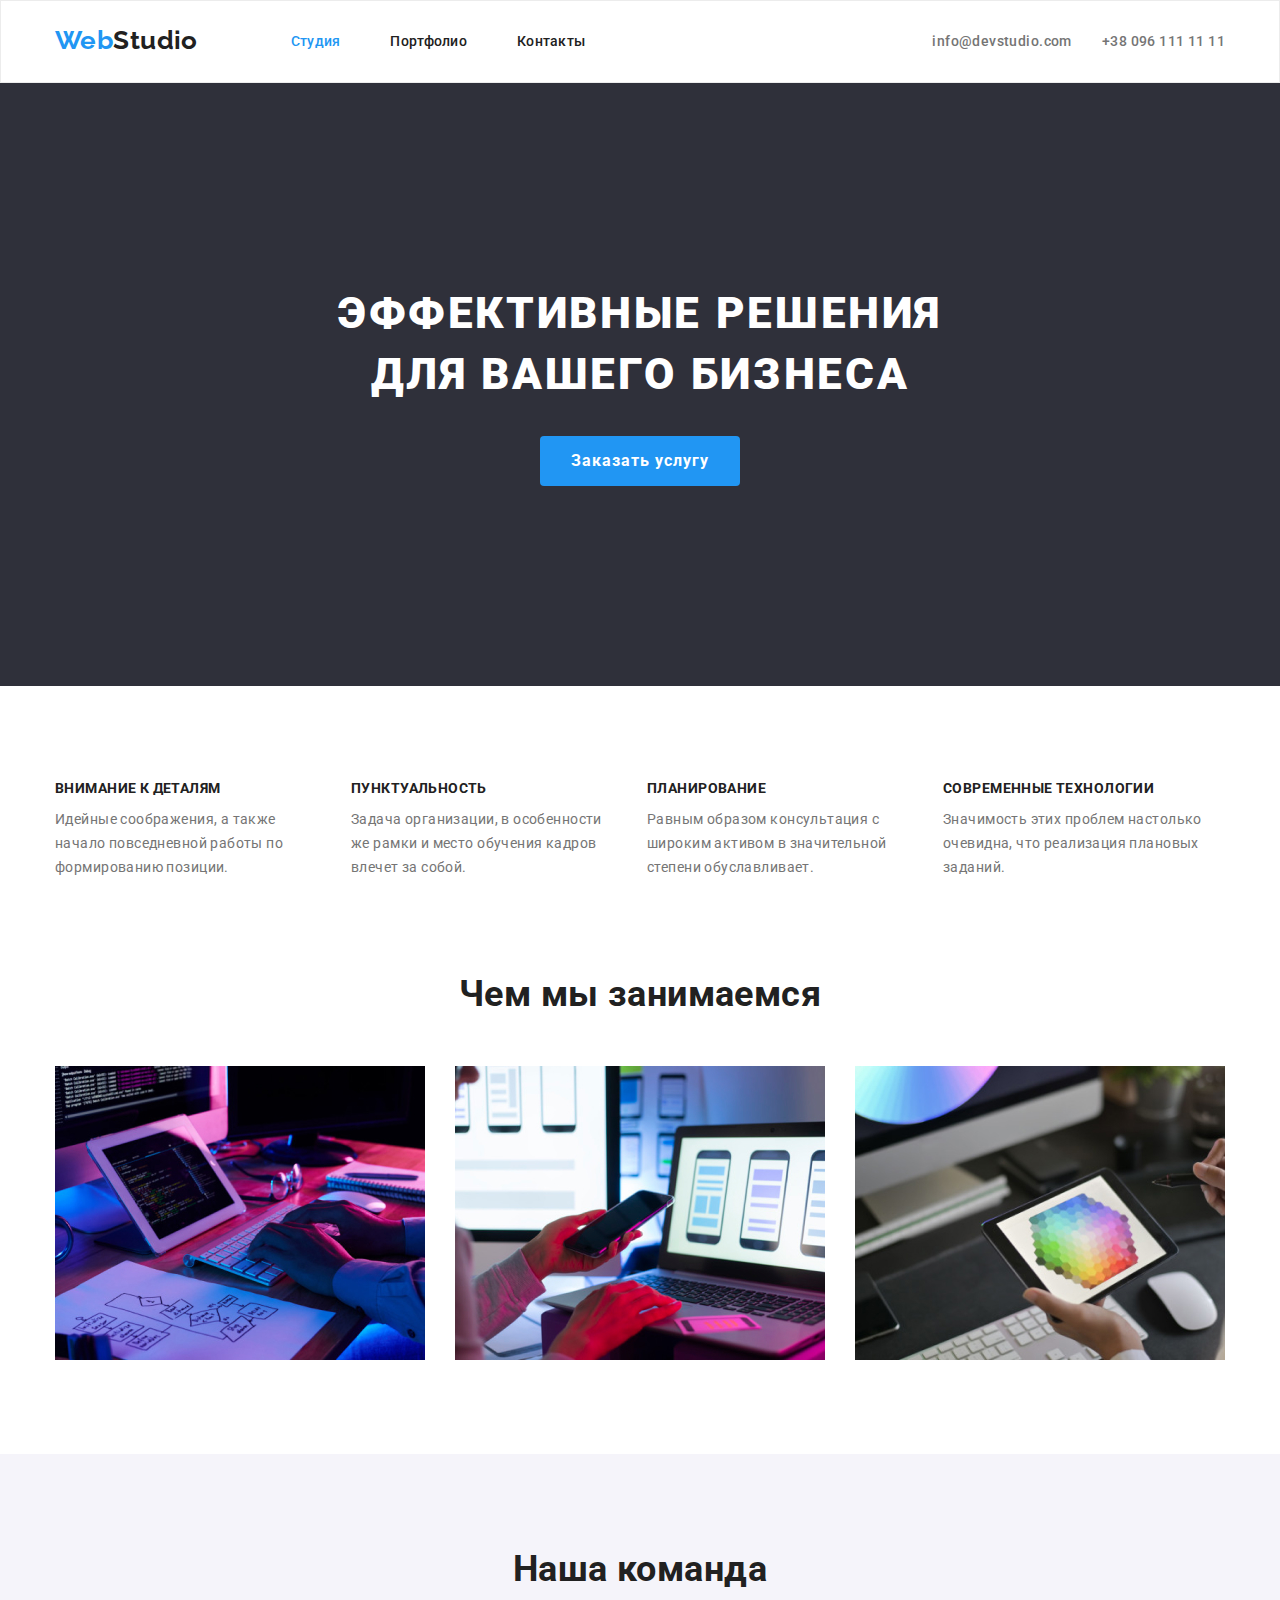
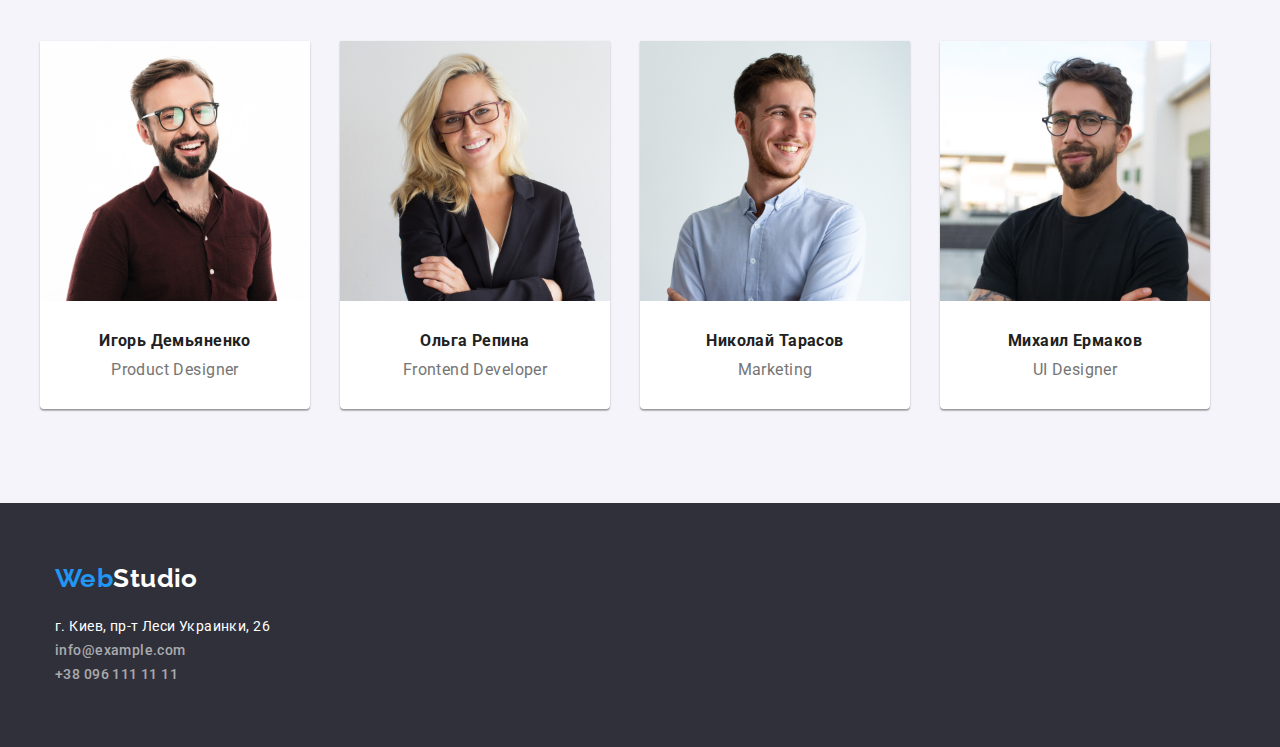
==== commit 8a2a200d: "edit 4.0" ====
--- a/index.html
+++ b/index.html
@@ -96,7 +96,7 @@
             <p class="text-com">Frontend Developer</p>
           </li>
           <li class="comands-about-item card-set-item">
-            <img src="./image/img(7).jpg" alt="Николай Тарасов" width="270" height="260"/>
+            <img src="./image/img(7).jpg" alt="Николай Тарасов" width="270" "/>
             <h3 class="comands-title">Николай Тарасов</h3>
             <p class="text-com">Marketing</p>
           </li>
@@ -115,9 +115,9 @@
       </a>
       <address>
         <ul class="footer-list list">
-          <li><a class="adress link" href="https://goo.gl/maps/JqqvD1ew88XBRk4v7" target="_blank">г. Киев, пр-т Леси Украинки, 26</a></li>
-          <li><a class="contact-link link" href="#">info@example.com</a></li>
-          <li><a class="contact-link link" href="#">+38 096 111 11 11</a></li>
+          <li><a class="adress link"href="https://goo.gl/maps/JqqvD1ew88XBRk4v7" target="_blank">г. Киев, пр-т Леси Украинки, 26</a></li>
+          <li><a class="contact-link link"href="#">info@example.com</a></li>
+          <li><a class="contact-link link"href="#">+38 096 111 11 11</a></li>
         </ul>
       </div>
       </address>
--- a/css/styles.css
+++ b/css/styles.css
@@ -286,7 +286,7 @@
   font-size: 36px;
   line-height: 1.2;
   text-align: center;
-  padding-bottom: 50px;
+  margin-bottom: 50px;
   
 }
 .comands{
@@ -308,6 +308,7 @@
   width: 270px;
   height: 368px; 
   margin-left: 0;
+  margin-right: 30px;
   background:var(--background-position);
   box-shadow: 0px 1px 3px rgba(0, 0, 0, 0.12), 0px 1px 1px rgba(0, 0, 0, 0.14), 0px 2px 1px rgba(0, 0, 0, 0.2);
   border-radius: 0px 0px 4px 4px;
@@ -333,10 +334,10 @@
   color: var(--background-position);
   font-family: Roboto;
   font-size: 14px;
-  line-height: 1.77;
-  font-style: normal;
-  letter-spacing: 0.03em;
-  margin-bottom: 9px;
+  line-height:1.77;
+  font-style:normal;
+  letter-spacing:0.03em;
+  margin-bottom:9px;
 }
 
 .adress .link:hover,
@@ -344,16 +345,15 @@
   color: var(--accent-color);
 }
 
-
 .contact-link {
   color: rgba(255, 255, 255, 0.6);
   font-family: Roboto;
-  font-weight: 500;
-  font-size: 14px;
+  font-weight:500;
+  font-size:14px;
   font-style: normal;
-  line-height: 1.71;
-  letter-spacing: 0.03em;
-  margin-bottom: 9px; 
+  line-height:1.71;
+  letter-spacing:0.03em;
+  margin-bottom:9px; 
 }
 .contact-link:last-child {
   margin-bottom: 0;
@@ -399,7 +399,7 @@
 .button-container { 
   display: flex;
   justify-content:center;
-  padding-bottom: 50px;
+  margin-bottom: 50px;
  
 }
 .portfolio-text {
@@ -422,4 +422,5 @@
 .portfolio-text-work { 
   padding: 20px 24px;
   border: 1px solid #EEEEEE;
+  border-top: 0;
 }